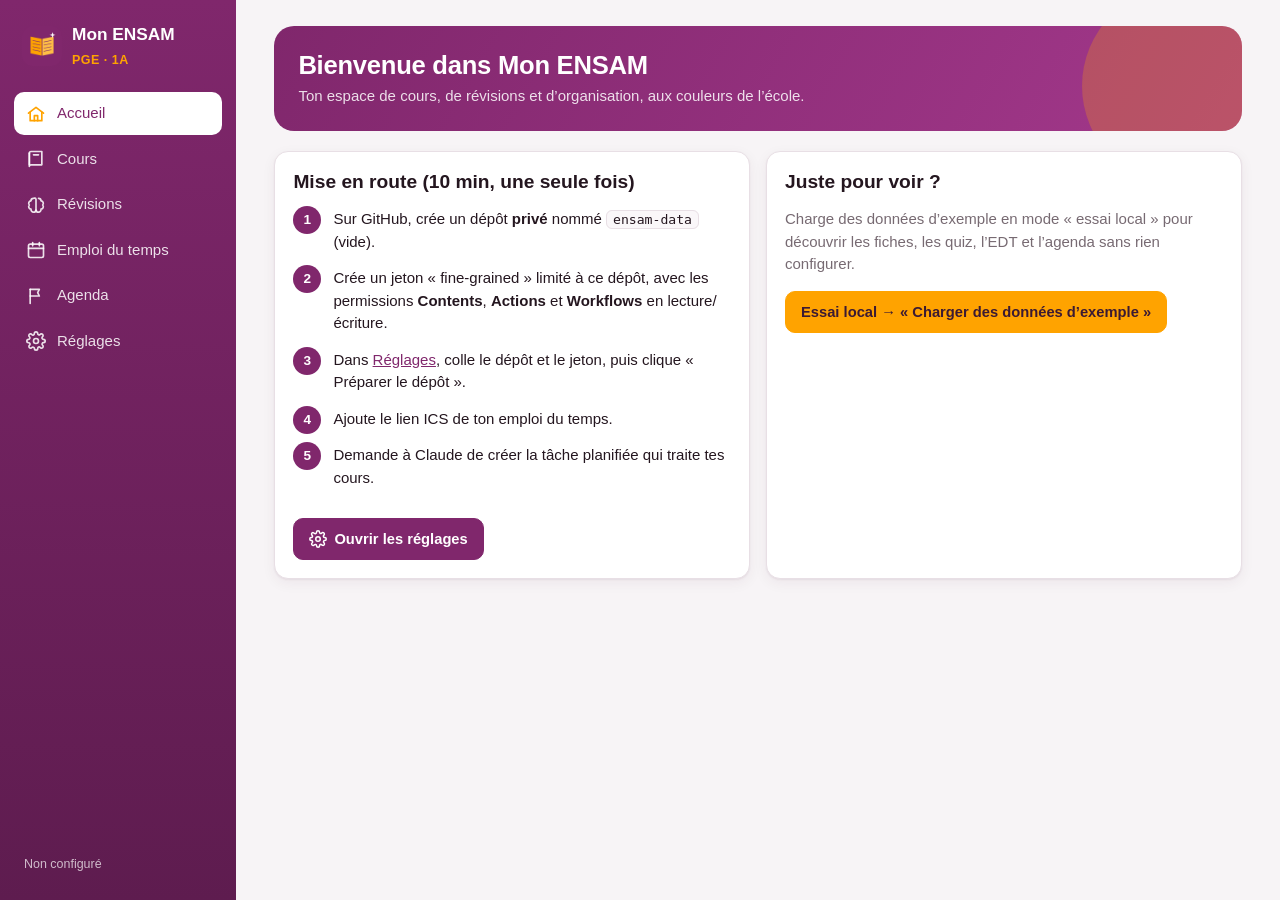
==== index.html @ 379267a9 "Appli Mon ENSAM Co-Authored-By: Claude Opus 5.5 <noreply@anthropic.com> Claude-Session: https://clau" ====
<!DOCTYPE html>
<html lang="fr">
<head>
  <meta charset="utf-8">
  <meta name="viewport" content="width=device-width, initial-scale=1, viewport-fit=cover">
  <title>Mon ENSAM</title>
  <meta name="theme-color" content="#80276C">
  <meta name="apple-mobile-web-app-capable" content="yes">
  <meta name="mobile-web-app-capable" content="yes">
  <meta name="apple-mobile-web-app-status-bar-style" content="black-translucent">
  <meta name="apple-mobile-web-app-title" content="Mon ENSAM">
  <link rel="manifest" href="manifest.webmanifest">
  <link rel="icon" href="icons/favicon.png">
  <link rel="apple-touch-icon" href="icons/apple-touch-icon.png">
  <link rel="stylesheet" href="vendor/katex/katex.min.css">
  <link rel="stylesheet" href="css/app.css">
</head>
<body>
  <aside class="sidebar">
    <div class="brand">
      <img src="icons/icon-192.png" alt="">
      <div><strong>Mon ENSAM</strong><small>PGE · 1A</small></div>
    </div>
    <nav class="nav" id="nav"></nav>
    <div class="sync" id="sync-status"></div>
  </aside>
  <main id="view" class="view" tabindex="-1"></main>
  <nav class="tabbar" id="tabbar"></nav>
  <div id="toasts" class="toasts" aria-live="polite"></div>
  <script type="module" src="js/app.js"></script>
</body>
</html>
---- css/app.css ----
/* Mon ENSAM — couleurs Arts et Métiers : violet #80276C (Pantone 249C), jaune #FFA300 (Pantone 137C) */
:root {
  --violet: #80276C;
  --violet-d: #5e1c4f;
  --violet-l: #f4e9f1;
  --jaune: #FFA300;
  --jaune-l: #fff3dc;
  --bg: #f7f4f6;
  --surface: #ffffff;
  --surface-2: #faf7f9;
  --text: #24161f;
  --muted: #776a72;
  --border: #e8dfe5;
  --ok: #1f8a5b;
  --ok-l: #e3f4ec;
  --danger: #c0392b;
  --danger-l: #fbe7e4;
  --teal: #1b7f8c;
  --radius: 14px;
  --shadow: 0 1px 2px rgba(60, 20, 50, .06), 0 4px 14px rgba(60, 20, 50, .06);
  --sidebar: 236px;
  --font: -apple-system, BlinkMacSystemFont, "SF Pro Text", "Segoe UI", Roboto, "Helvetica Neue", Arial, sans-serif;
  color-scheme: light;
}
:root[data-theme="dark"] {
  --violet: #b25a9f;
  --violet-d: #80276C;
  --violet-l: #34202f;
  --jaune: #FFB020;
  --jaune-l: #3a2d14;
  --bg: #151014;
  --surface: #1f181d;
  --surface-2: #261d23;
  --text: #f2e9ef;
  --muted: #a8979f;
  --border: #382b33;
  --ok-l: #173528;
  --danger-l: #3c1c18;
  --shadow: 0 1px 2px rgba(0,0,0,.3);
  color-scheme: dark;
}
@media (prefers-color-scheme: dark) {
  :root:not([data-theme="light"]) {
    --violet: #b25a9f; --violet-d: #80276C; --violet-l: #34202f; --jaune: #FFB020; --jaune-l: #3a2d14;
    --bg: #151014; --surface: #1f181d; --surface-2: #261d23; --text: #f2e9ef; --muted: #a8979f;
    --border: #382b33; --ok-l: #173528; --danger-l: #3c1c18; --shadow: 0 1px 2px rgba(0,0,0,.3);
    color-scheme: dark;
  }
}

* { box-sizing: border-box; }
html, body { margin: 0; height: 100%; }
body {
  font-family: var(--font); font-size: 15px; line-height: 1.5;
  background: var(--bg); color: var(--text);
  -webkit-font-smoothing: antialiased; -webkit-tap-highlight-color: transparent;
}
a { color: var(--violet); }
h1, h2, h3 { line-height: 1.2; margin: 0 0 .5em; }
h1 { font-size: 1.7rem; letter-spacing: -.01em; }
h2 { font-size: 1.2rem; }
h3 { font-size: 1.02rem; }
button, input, select, textarea { font: inherit; color: inherit; }
.muted { color: var(--muted); }
.small { font-size: .85rem; }
.hidden { display: none !important; }

/* ---------- layout ---------- */
.sidebar {
  position: fixed; inset: 0 auto 0 0; width: var(--sidebar);
  background: var(--violet-d); color: #fff;
  background: linear-gradient(180deg, #80276C 0%, #5e1c4f 100%);
  display: flex; flex-direction: column; padding: calc(18px + env(safe-area-inset-top)) 14px 18px;
  z-index: 20;
}
.brand { display: flex; gap: 10px; align-items: center; padding: 4px 8px 22px; }
.brand img { width: 40px; height: 40px; border-radius: 10px; }
.brand strong { display: block; font-size: 1.08rem; }
.brand small { color: #FFA300; font-weight: 600; letter-spacing: .04em; }
.nav { display: flex; flex-direction: column; gap: 3px; flex: 1; }
.nav a {
  display: flex; align-items: center; gap: 11px; padding: 10px 12px; border-radius: 10px;
  color: rgba(255,255,255,.86); text-decoration: none; font-weight: 500;
}
.nav a svg { width: 20px; height: 20px; flex: none; }
.nav a:hover { background: rgba(255,255,255,.08); }
.nav a.active { background: #fff; color: #80276C; }
.nav a.active svg { color: #FFA300; }
.nav .badge { margin-left: auto; background: #FFA300; color: #3b1a33; }
.sync { font-size: .78rem; color: rgba(255,255,255,.7); padding: 8px 10px; }
.view {
  margin-left: var(--sidebar); min-height: 100%;
  padding: calc(26px + env(safe-area-inset-top)) clamp(16px, 3vw, 40px) 60px; outline: none;
  max-width: calc(1240px + var(--sidebar));
}
.tabbar { display: none; }

@media (max-width: 820px) {
  .sidebar { display: none; }
  .view { margin-left: 0; padding: calc(16px + env(safe-area-inset-top)) 14px calc(90px + env(safe-area-inset-bottom)); }
  .tabbar {
    display: flex; position: fixed; left: 0; right: 0; bottom: 0; z-index: 20;
    background: var(--surface); border-top: 1px solid var(--border);
    padding: 6px 4px calc(6px + env(safe-area-inset-bottom));
  }
  .tabbar a {
    flex: 1; display: flex; flex-direction: column; align-items: center; gap: 2px;
    font-size: .68rem; color: var(--muted); text-decoration: none; padding: 4px 0;
  }
  .tabbar a svg { width: 22px; height: 22px; }
  .tabbar a.active { color: var(--violet); }
  h1 { font-size: 1.45rem; }
}

/* ---------- generic components ---------- */
.page-head { display: flex; align-items: flex-end; justify-content: space-between; gap: 16px; flex-wrap: wrap; margin-bottom: 20px; }
.page-head h1 { margin: 0; }
.page-head .sub { color: var(--muted); margin-top: 4px; }
.row { display: flex; gap: 10px; align-items: center; flex-wrap: wrap; }
.spacer { flex: 1; }
.grid { display: grid; gap: 16px; }
.grid.cols-2 { grid-template-columns: repeat(auto-fit, minmax(320px, 1fr)); }
.grid.cards { grid-template-columns: repeat(auto-fill, minmax(250px, 1fr)); }
.card {
  background: var(--surface); border: 1px solid var(--border); border-radius: var(--radius);
  box-shadow: var(--shadow); padding: 18px;
}
.card h2 { display: flex; align-items: center; gap: 8px; }
.card-link { text-decoration: none; color: inherit; display: block; transition: transform .12s, box-shadow .12s; }
.card-link:hover { transform: translateY(-2px); box-shadow: 0 6px 20px rgba(60,20,50,.12); }
.empty { text-align: center; padding: 34px 16px; color: var(--muted); }
.empty svg { width: 44px; height: 44px; color: var(--violet); opacity: .5; }

.btn {
  display: inline-flex; align-items: center; justify-content: center; gap: 7px;
  border: 1px solid var(--border); background: var(--surface); color: var(--text);
  padding: 9px 15px; border-radius: 10px; cursor: pointer; font-weight: 600; font-size: .92rem;
  text-decoration: none; white-space: nowrap; min-height: 40px;
}
.btn svg { width: 18px; height: 18px; }
.btn:hover { border-color: var(--violet); }
.btn.primary { background: var(--violet); border-color: var(--violet); color: #fff; }
.btn.primary:hover { filter: brightness(1.08); }
.btn.accent { background: var(--jaune); border-color: var(--jaune); color: #3b1a33; }
.btn.ghost { background: transparent; border-color: transparent; }
.btn.ghost:hover { background: var(--violet-l); }
.btn.danger { color: var(--danger); }
.btn.sm { padding: 5px 10px; min-height: 32px; font-size: .84rem; }
.btn:disabled { opacity: .5; cursor: not-allowed; }
.icon-btn { border: 0; background: transparent; cursor: pointer; padding: 6px; border-radius: 8px; color: var(--muted); display: inline-flex; }
.icon-btn:hover { background: var(--violet-l); color: var(--violet); }
.icon-btn svg { width: 20px; height: 20px; }

.badge {
  display: inline-flex; align-items: center; gap: 4px; padding: 2px 9px; border-radius: 999px;
  font-size: .75rem; font-weight: 700; background: var(--violet-l); color: var(--violet); white-space: nowrap;
}
.badge.y { background: var(--jaune-l); color: #9a5a00; }
:root[data-theme="dark"] .badge.y { color: var(--jaune); }
.badge.ok { background: var(--ok-l); color: var(--ok); }
.badge.danger { background: var(--danger-l); color: var(--danger); }
.badge.grey { background: var(--surface-2); color: var(--muted); border: 1px solid var(--border); }
.dot { width: 10px; height: 10px; border-radius: 50%; display: inline-block; flex: none; }

label.field { display: block; margin-bottom: 14px; }
label.field > span { display: block; font-weight: 600; font-size: .88rem; margin-bottom: 5px; }
label.field small { color: var(--muted); font-weight: 400; }
input[type=text], input[type=password], input[type=url], input[type=date], input[type=time], input[type=number], input[type=search], select, textarea {
  width: 100%; padding: 10px 12px; border: 1px solid var(--border); border-radius: 10px;
  background: var(--surface-2); min-height: 42px;
}
textarea { min-height: 110px; resize: vertical; }
input:focus, select:focus, textarea:focus { outline: 2px solid var(--violet); outline-offset: -1px; }
.check { display: flex; gap: 9px; align-items: flex-start; padding: 6px 0; cursor: pointer; }
.check input { width: 18px; height: 18px; accent-color: var(--violet); margin-top: 2px; }

.tabs { display: flex; gap: 4px; border-bottom: 1px solid var(--border); margin-bottom: 18px; overflow-x: auto; scrollbar-width: none; }
.tabs button {
  border: 0; background: none; padding: 10px 14px; cursor: pointer; font-weight: 600; color: var(--muted);
  border-bottom: 3px solid transparent; margin-bottom: -1px; white-space: nowrap;
}
.tabs button.active { color: var(--violet); border-bottom-color: var(--jaune); }
.seg { display: inline-flex; background: var(--surface-2); border: 1px solid var(--border); border-radius: 10px; padding: 3px; }
.seg button { border: 0; background: none; padding: 6px 12px; border-radius: 8px; cursor: pointer; font-weight: 600; color: var(--muted); }
.seg button.active { background: var(--surface); color: var(--violet); box-shadow: var(--shadow); }

.list { display: flex; flex-direction: column; }
.list-item { display: flex; gap: 12px; align-items: center; padding: 11px 4px; border-bottom: 1px solid var(--border); }
.list-item:last-child { border-bottom: 0; }
.list-item .grow { flex: 1; min-width: 0; }
.list-item .title { font-weight: 600; }
.ellipsis { overflow: hidden; text-overflow: ellipsis; white-space: nowrap; }

.toasts { position: fixed; right: 18px; bottom: 18px; z-index: 100; display: flex; flex-direction: column; gap: 8px; }
.toast { background: #2a1a25; color: #fff; padding: 11px 16px; border-radius: 10px; box-shadow: var(--shadow); max-width: 360px; animation: pop .2s; }
.toast.error { background: var(--danger); }
.toast.ok { background: var(--ok); }
@media (max-width: 820px) { .toasts { left: 14px; right: 14px; bottom: calc(84px + env(safe-area-inset-bottom)); } }
@keyframes pop { from { transform: translateY(8px); opacity: 0; } }

.modal-back { position: fixed; inset: 0; background: rgba(30, 10, 25, .45); z-index: 50; display: flex; align-items: center; justify-content: center; padding: 16px; animation: fade .15s; }
.modal { background: var(--surface); border-radius: 18px; width: min(560px, 100%); max-height: 90vh; display: flex; flex-direction: column; box-shadow: 0 20px 60px rgba(0,0,0,.3); }
.modal.wide { width: min(820px, 100%); }
.modal header { padding: 18px 20px 6px; display: flex; align-items: center; gap: 10px; }
.modal header h2 { margin: 0; flex: 1; }
.modal .body { padding: 10px 20px; overflow: auto; }
.modal footer { padding: 14px 20px 18px; display: flex; gap: 10px; justify-content: flex-end; flex-wrap: wrap; }
@keyframes fade { from { opacity: 0; } }

.dropzone {
  border: 2px dashed var(--border); border-radius: var(--radius); padding: 26px; text-align: center;
  color: var(--muted); cursor: pointer; transition: .15s; background: var(--surface-2);
}
.dropzone.over, .dropzone:hover { border-color: var(--violet); background: var(--violet-l); color: var(--violet); }
.dropzone svg { width: 36px; height: 36px; }
.file-chip { display: flex; gap: 8px; align-items: center; padding: 7px 10px; border: 1px solid var(--border); border-radius: 10px; margin-top: 8px; font-size: .9rem; }

.progress { height: 8px; background: var(--surface-2); border-radius: 99px; overflow: hidden; border: 1px solid var(--border); }
.progress > div { height: 100%; background: linear-gradient(90deg, var(--violet), var(--jaune)); border-radius: 99px; transition: width .3s; }
.spinner { width: 18px; height: 18px; border: 2.5px solid var(--violet-l); border-top-color: var(--violet); border-radius: 50%; animation: spin .8s linear infinite; display: inline-block; }
@keyframes spin { to { transform: rotate(360deg); } }
.notice { display: flex; gap: 12px; padding: 14px 16px; border-radius: 12px; background: var(--jaune-l); border: 1px solid rgba(255,163,0,.35); margin-bottom: 16px; align-items: flex-start; }
.notice.violet { background: var(--violet-l); border-color: rgba(128,39,108,.2); }
.notice svg { width: 22px; height: 22px; flex: none; color: var(--jaune); }
.notice.violet svg { color: var(--violet); }

/* ---------- home ---------- */
.hero {
  background: linear-gradient(120deg, #80276C, #a3388b); color: #fff; border-radius: 20px; padding: 24px;
  margin-bottom: 20px; position: relative; overflow: hidden;
}
.hero::after { content: ""; position: absolute; right: -40px; top: -40px; width: 200px; height: 200px; border-radius: 50%; background: rgba(255,163,0,.25); }
.hero h1 { margin: 0 0 4px; font-size: 1.6rem; }
.hero p { margin: 0; opacity: .85; }
.hero .stats { display: flex; gap: 22px; margin-top: 16px; flex-wrap: wrap; position: relative; z-index: 1; }
.hero .stat b { display: block; font-size: 1.5rem; color: #FFA300; }
.hero .stat span { font-size: .82rem; opacity: .85; }
.class-item { display: flex; gap: 12px; padding: 10px 0; border-bottom: 1px solid var(--border); }
.class-item:last-child { border-bottom: 0; }
.class-item .time { width: 92px; flex: none; font-weight: 700; font-variant-numeric: tabular-nums; font-size: .9rem; }
.class-item .bar { width: 4px; border-radius: 4px; flex: none; }
.class-item.now { background: var(--jaune-l); border-radius: 10px; padding-left: 8px; }
.countdown { font-weight: 800; font-variant-numeric: tabular-nums; min-width: 56px; text-align: center; padding: 6px 8px; border-radius: 10px; background: var(--violet-l); color: var(--violet); font-size: .9rem; }
.countdown.urgent { background: var(--danger-l); color: var(--danger); }
.countdown.soon { background: var(--jaune-l); color: #9a5a00; }

/* ---------- courses ---------- */
.subject-card { border-top: 5px solid var(--c, var(--violet)); }
.subject-card .count { color: var(--muted); font-size: .88rem; }
.course-card { display: flex; flex-direction: column; gap: 8px; height: 100%; }
.course-card .summary { color: var(--muted); font-size: .9rem; display: -webkit-box; -webkit-line-clamp: 3; -webkit-box-orient: vertical; overflow: hidden; }
.course-card .meta { margin-top: auto; display: flex; gap: 6px; flex-wrap: wrap; align-items: center; }
.course-head { display: flex; gap: 14px; align-items: flex-start; flex-wrap: wrap; margin-bottom: 14px; }
.course-head .grow { flex: 1; min-width: 240px; }
.crumbs { font-size: .88rem; color: var(--muted); margin-bottom: 6px; }
.crumbs a { color: var(--muted); text-decoration: none; }
.crumbs a:hover { color: var(--violet); }

/* markdown fiche */
.md { line-height: 1.65; max-width: 860px; overflow-wrap: anywhere; }
.md h1 { font-size: 1.5rem; color: var(--violet); }
.md h2 { font-size: 1.2rem; margin-top: 1.6em; padding-bottom: 6px; border-bottom: 2px solid var(--jaune); display: inline-block; }
.md h3 { margin-top: 1.3em; color: var(--violet); }
.md blockquote { margin: 1em 0; padding: 10px 16px; background: var(--jaune-l); border-left: 4px solid var(--jaune); border-radius: 0 10px 10px 0; }
.md blockquote p { margin: .3em 0; }
.md code { background: var(--surface-2); padding: 1px 6px; border-radius: 6px; font-size: .9em; }
.md pre { background: var(--surface-2); padding: 12px; border-radius: 10px; overflow: auto; }
.md table { border-collapse: collapse; margin: 1em 0; display: block; overflow-x: auto; }
.md th, .md td { border: 1px solid var(--border); padding: 7px 11px; text-align: left; }
.md th { background: var(--violet-l); }
.md .katex-display { overflow-x: auto; overflow-y: hidden; padding: 6px 0; }
.md img { max-width: 100%; }
.md li { margin: .2em 0; }

/* pdf viewer */
.pdf-pages { display: flex; flex-direction: column; align-items: center; gap: 14px; background: var(--surface-2); padding: 14px; border-radius: var(--radius); border: 1px solid var(--border); }
.pdf-pages canvas { max-width: 100%; height: auto !important; box-shadow: 0 2px 10px rgba(0,0,0,.15); background: #fff; border-radius: 3px; }
.pdf-pages .ph { width: 100%; max-width: 900px; aspect-ratio: 0.707; background: #fff; border-radius: 3px; opacity: .6; }

/* ---------- quiz & flashcards ---------- */
.quiz { max-width: 760px; margin: 0 auto; }
.quiz .q { font-size: 1.12rem; font-weight: 600; margin: 10px 0 18px; }
.choice {
  display: flex; gap: 12px; align-items: flex-start; width: 100%; text-align: left;
  border: 2px solid var(--border); background: var(--surface); border-radius: 12px; padding: 13px 15px; margin-bottom: 10px; cursor: pointer;
}
.choice .letter { width: 26px; height: 26px; border-radius: 50%; background: var(--violet-l); color: var(--violet); display: flex; align-items: center; justify-content: center; font-weight: 800; flex: none; font-size: .85rem; }
.choice:hover:not(:disabled) { border-color: var(--violet); }
.choice.correct { border-color: var(--ok); background: var(--ok-l); }
.choice.correct .letter { background: var(--ok); color: #fff; }
.choice.wrong { border-color: var(--danger); background: var(--danger-l); }
.choice.wrong .letter { background: var(--danger); color: #fff; }
.choice:disabled { cursor: default; }
.explain { padding: 14px 16px; border-radius: 12px; background: var(--violet-l); margin: 6px 0 16px; }
.score-ring { width: 150px; height: 150px; margin: 10px auto; }
.flashcard { perspective: 1200px; max-width: 620px; margin: 0 auto; cursor: pointer; }
.flashcard .inner { position: relative; min-height: 280px; transition: transform .45s; transform-style: preserve-3d; }
.flashcard.flipped .inner { transform: rotateY(180deg); }
.flashcard .face {
  position: absolute; inset: 0; backface-visibility: hidden; -webkit-backface-visibility: hidden;
  border-radius: 20px; padding: 28px; display: flex; flex-direction: column; justify-content: center; align-items: center; text-align: center;
  background: var(--surface); border: 1px solid var(--border); box-shadow: var(--shadow); font-size: 1.12rem; overflow: auto;
}
.flashcard .face.front { border-top: 6px solid var(--violet); }
.flashcard .face.back { transform: rotateY(180deg); border-top: 6px solid var(--jaune); }
.flashcard .face small { position: absolute; top: 12px; left: 16px; color: var(--muted); font-size: .75rem; text-transform: uppercase; letter-spacing: .06em; }
.leitner { display: flex; gap: 6px; align-items: flex-end; height: 70px; }
.leitner div { flex: 1; background: linear-gradient(180deg, var(--jaune), var(--violet)); border-radius: 6px 6px 0 0; min-height: 3px; position: relative; }
.leitner div span { position: absolute; top: -18px; left: 0; right: 0; text-align: center; font-size: .72rem; color: var(--muted); }

/* ---------- emploi du temps ---------- */
.week { display: grid; grid-template-columns: 50px repeat(var(--days, 5), 1fr); border: 1px solid var(--border); border-radius: var(--radius); background: var(--surface); overflow: hidden; }
.week .dh { padding: 8px 6px; text-align: center; font-weight: 700; font-size: .85rem; border-bottom: 1px solid var(--border); border-left: 1px solid var(--border); background: var(--surface-2); }
.week .dh.today { color: var(--violet); background: var(--violet-l); }
.week .dh small { display: block; font-weight: 500; color: var(--muted); }
.week .corner { border-bottom: 1px solid var(--border); background: var(--surface-2); }
.week .hours { position: relative; }
.week .hours div { position: absolute; right: 6px; font-size: .72rem; color: var(--muted); transform: translateY(-50%); }
.week .col { position: relative; border-left: 1px solid var(--border); background-image: linear-gradient(var(--border) 1px, transparent 1px); background-size: 100% var(--hour, 56px); }
.week .col.today { background-color: color-mix(in srgb, var(--violet-l) 50%, transparent); }
.ev {
  position: absolute; border-radius: 8px; padding: 4px 6px; font-size: .74rem; line-height: 1.25; overflow: hidden; cursor: pointer;
  background: var(--evbg); border-left: 4px solid var(--evc); color: var(--text);
}
.ev b { display: block; font-size: .78rem; }
.ev:hover { filter: brightness(.97); z-index: 2; box-shadow: var(--shadow); }
.nowline { position: absolute; left: 0; right: 0; height: 2px; background: var(--danger); z-index: 3; }
.nowline::before { content: ""; position: absolute; left: -4px; top: -4px; width: 10px; height: 10px; border-radius: 50%; background: var(--danger); }
.day-group h3 { margin: 18px 0 6px; text-transform: capitalize; }

/* ---------- agenda ---------- */
.agenda-layout { display: grid; grid-template-columns: minmax(0, 1fr) 320px; gap: 18px; align-items: start; }
@media (max-width: 1000px) { .agenda-layout { grid-template-columns: 1fr; } }
.month { display: grid; grid-template-columns: repeat(7, 1fr); gap: 3px; text-align: center; }
.month .wd { font-size: .72rem; color: var(--muted); font-weight: 700; padding: 4px 0; }
.month .d { aspect-ratio: 1; border-radius: 9px; display: flex; flex-direction: column; align-items: center; justify-content: center; font-size: .86rem; cursor: pointer; position: relative; }
.month .d:hover { background: var(--violet-l); }
.month .d.out { opacity: .35; }
.month .d.today { background: var(--violet); color: #fff; font-weight: 700; }
.month .d.sel { outline: 2px solid var(--jaune); }
.month .d .dots { display: flex; gap: 2px; position: absolute; bottom: 4px; }
.month .d .dots i { width: 5px; height: 5px; border-radius: 50%; background: var(--jaune); }
.ag-item { display: flex; gap: 12px; align-items: center; padding: 12px; border: 1px solid var(--border); border-radius: 12px; margin-bottom: 8px; background: var(--surface); }
.ag-item.done { opacity: .55; }
.ag-item.done .title { text-decoration: line-through; }
.ag-item .grow { flex: 1; min-width: 0; }
.type-controle { --tc: #c0392b; } .type-rendu { --tc: #FFA300; } .type-oral { --tc: #1b7f8c; } .type-autre { --tc: #80276C; }
.ag-item { border-left: 5px solid var(--tc, var(--violet)); }

/* chat / questions */
.qa { border: 1px solid var(--border); border-radius: 12px; padding: 14px; margin-bottom: 12px; background: var(--surface); }
.qa .q { font-weight: 700; margin-bottom: 6px; }

.kbd { font-family: ui-monospace, Menlo, monospace; font-size: .82rem; background: var(--surface-2); border: 1px solid var(--border); padding: 1px 6px; border-radius: 6px; }
.steps { counter-reset: s; padding: 0; list-style: none; }
.steps li { counter-increment: s; position: relative; padding: 0 0 14px 40px; }
.steps li::before { content: counter(s); position: absolute; left: 0; top: -2px; width: 28px; height: 28px; border-radius: 50%; background: var(--violet); color: #fff; display: flex; align-items: center; justify-content: center; font-weight: 700; font-size: .85rem; }
.btn.danger-bg { background: var(--danger); border-color: var(--danger); color: #fff; }
.btn.danger:hover { border-color: var(--danger); }
h1 > svg, h2 > svg, h3 > svg { width: 20px; height: 20px; color: var(--violet); flex: none; }
.notice > svg { width: 22px; height: 22px; }
.choice svg, .row svg { flex: none; }
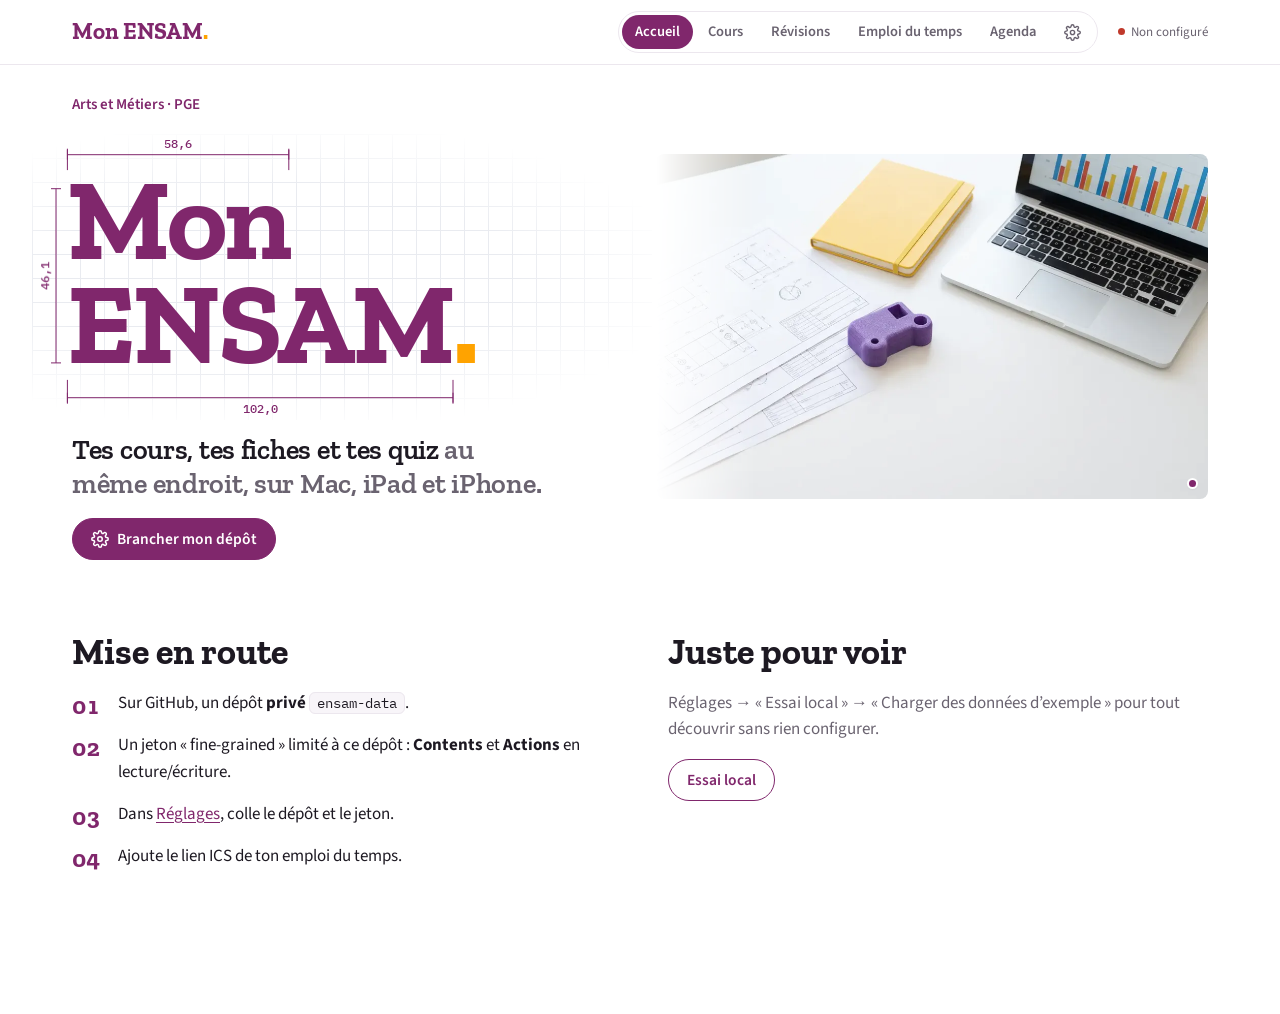
==== commit 3db087ef: "Refonte de l'appli dans le style du portfolio En-tête et onglets en pilule, Zilla Slab + Source Sans" ====
--- a/index.html
+++ b/index.html
@@ -4,10 +4,10 @@
   <meta charset="utf-8">
   <meta name="viewport" content="width=device-width, initial-scale=1, viewport-fit=cover">
   <title>Mon ENSAM</title>
-  <meta name="theme-color" content="#80276C">
+  <meta name="theme-color" content="#ffffff">
   <meta name="apple-mobile-web-app-capable" content="yes">
   <meta name="mobile-web-app-capable" content="yes">
-  <meta name="apple-mobile-web-app-status-bar-style" content="black-translucent">
+  <meta name="apple-mobile-web-app-status-bar-style" content="default">
   <meta name="apple-mobile-web-app-title" content="Mon ENSAM">
   <link rel="manifest" href="manifest.webmanifest">
   <link rel="icon" href="icons/favicon.png">
@@ -16,16 +16,13 @@
   <link rel="stylesheet" href="css/app.css">
 </head>
 <body>
-  <aside class="sidebar">
-    <div class="brand">
-      <img src="icons/icon-192.png" alt="">
-      <div><strong>Mon ENSAM</strong><small>PGE · 1A</small></div>
-    </div>
-    <nav class="nav" id="nav"></nav>
-    <div class="sync" id="sync-status"></div>
-  </aside>
-  <main id="view" class="view" tabindex="-1"></main>
-  <nav class="tabbar" id="tabbar"></nav>
+  <header class="top"><div class="wrap">
+    <a class="brand" href="#/">Mon ENSAM<span>.</span></a>
+    <nav class="tabs-nav" id="nav" aria-label="Navigation"></nav>
+    <span class="sync" id="sync-status"></span>
+  </div></header>
+  <main id="view" class="view wrap" tabindex="-1"></main>
+  <nav class="tabbar" id="tabbar" aria-label="Navigation"></nav>
   <div id="toasts" class="toasts" aria-live="polite"></div>
   <script type="module" src="js/app.js"></script>
 </body>
--- a/css/app.css
+++ b/css/app.css
@@ -1,362 +1,418 @@
-/* Mon ENSAM — couleurs Arts et Métiers : violet #80276C (Pantone 249C), jaune #FFA300 (Pantone 137C) */
+/* Mon ENSAM — même charte que le portfolio yannleduc.github.io :
+   Arts et Métiers sur fond blanc, Zilla Slab + Source Sans 3, cotes en IBM Plex Mono,
+   filets noirs de 2 px pour structurer, boutons en pilule, une seule animation marquante (le titre coté). */
+@font-face { font-family: "Zilla Slab"; font-weight: 600; font-display: swap; src: url(../vendor/fonts/zilla-slab-latin-600-normal.woff2) format("woff2"); }
+@font-face { font-family: "Zilla Slab"; font-weight: 700; font-display: swap; src: url(../vendor/fonts/zilla-slab-latin-700-normal.woff2) format("woff2"); }
+@font-face { font-family: "Source Sans 3"; font-weight: 400; font-display: swap; src: url(../vendor/fonts/source-sans-3-latin-400-normal.woff2) format("woff2"); }
+@font-face { font-family: "Source Sans 3"; font-weight: 400; font-style: italic; font-display: swap; src: url(../vendor/fonts/source-sans-3-latin-400-italic.woff2) format("woff2"); }
+@font-face { font-family: "Source Sans 3"; font-weight: 600; font-display: swap; src: url(../vendor/fonts/source-sans-3-latin-600-normal.woff2) format("woff2"); }
+@font-face { font-family: "Source Sans 3"; font-weight: 700; font-display: swap; src: url(../vendor/fonts/source-sans-3-latin-700-normal.woff2) format("woff2"); }
+@font-face { font-family: "IBM Plex Mono"; font-weight: 400; font-display: swap; src: url(../vendor/fonts/ibm-plex-mono-latin-400-normal.woff2) format("woff2"); }
+@font-face { font-family: "IBM Plex Mono"; font-weight: 500; font-display: swap; src: url(../vendor/fonts/ibm-plex-mono-latin-500-normal.woff2) format("woff2"); }
+
 :root {
-  --violet: #80276C;
-  --violet-d: #5e1c4f;
-  --violet-l: #f4e9f1;
-  --jaune: #FFA300;
-  --jaune-l: #fff3dc;
-  --bg: #f7f4f6;
-  --surface: #ffffff;
-  --surface-2: #faf7f9;
-  --text: #24161f;
-  --muted: #776a72;
-  --border: #e8dfe5;
-  --ok: #1f8a5b;
-  --ok-l: #e3f4ec;
+  --paper: #ffffff;
+  --tint: #f8f5f9;
+  --ink: #1d1922;
+  --muted: #6a6370;
+  --rule: #ece7ee;
+  --grid: #e9ebf0;
+  --accent: #80276c;
+  --accent-deep: #5e1a4f;
+  --accent-soft: #f4e9f1;
+  --gold: #ffa300;
+  --gold-ink: #8a5600;
+  --gold-soft: #fff4de;
+  --ok: #00806f;
+  --ok-soft: #e3f4f1;
   --danger: #c0392b;
-  --danger-l: #fbe7e4;
-  --teal: #1b7f8c;
-  --radius: 14px;
-  --shadow: 0 1px 2px rgba(60, 20, 50, .06), 0 4px 14px rgba(60, 20, 50, .06);
-  --sidebar: 236px;
-  --font: -apple-system, BlinkMacSystemFont, "SF Pro Text", "Segoe UI", Roboto, "Helvetica Neue", Arial, sans-serif;
+  --danger-soft: #fbe9e6;
+  --font-display: "Zilla Slab", Georgia, "Times New Roman", serif;
+  --font-body: "Source Sans 3", "Source Sans Pro", -apple-system, "Segoe UI", sans-serif;
+  --font-dim: "IBM Plex Mono", ui-monospace, Menlo, monospace;
+  --radius: 8px;
+  --ease: cubic-bezier(.22, .61, .36, 1);
+  --top: 64px;
   color-scheme: light;
 }
 :root[data-theme="dark"] {
-  --violet: #b25a9f;
-  --violet-d: #80276C;
-  --violet-l: #34202f;
-  --jaune: #FFB020;
-  --jaune-l: #3a2d14;
-  --bg: #151014;
-  --surface: #1f181d;
-  --surface-2: #261d23;
-  --text: #f2e9ef;
-  --muted: #a8979f;
-  --border: #382b33;
-  --ok-l: #173528;
-  --danger-l: #3c1c18;
-  --shadow: 0 1px 2px rgba(0,0,0,.3);
-  color-scheme: dark;
+  --paper: #141016; --tint: #1d171f; --ink: #f1ebf3; --muted: #a99eaf; --rule: #2e2531; --grid: #241d27;
+  --accent: #c06aaf; --accent-deep: #e39ad6; --accent-soft: #33202f; --gold-ink: #ffbf4d; --gold-soft: #33280f;
+  --ok: #3cc4ae; --ok-soft: #12302b; --danger: #ef7462; --danger-soft: #3a1b17; color-scheme: dark;
 }
-@media (prefers-color-scheme: dark) {
-  :root:not([data-theme="light"]) {
-    --violet: #b25a9f; --violet-d: #80276C; --violet-l: #34202f; --jaune: #FFB020; --jaune-l: #3a2d14;
-    --bg: #151014; --surface: #1f181d; --surface-2: #261d23; --text: #f2e9ef; --muted: #a8979f;
-    --border: #382b33; --ok-l: #173528; --danger-l: #3c1c18; --shadow: 0 1px 2px rgba(0,0,0,.3);
-    color-scheme: dark;
-  }
-}
 
 * { box-sizing: border-box; }
-html, body { margin: 0; height: 100%; }
-body {
-  font-family: var(--font); font-size: 15px; line-height: 1.5;
-  background: var(--bg); color: var(--text);
-  -webkit-font-smoothing: antialiased; -webkit-tap-highlight-color: transparent;
-}
-a { color: var(--violet); }
-h1, h2, h3 { line-height: 1.2; margin: 0 0 .5em; }
-h1 { font-size: 1.7rem; letter-spacing: -.01em; }
-h2 { font-size: 1.2rem; }
-h3 { font-size: 1.02rem; }
+html, body { margin: 0; }
+html { -webkit-text-size-adjust: 100%; }
+body { background: var(--paper); color: var(--ink); font-family: var(--font-body); font-size: 17px; line-height: 1.55; font-variant-numeric: tabular-nums; -webkit-font-smoothing: antialiased; -webkit-tap-highlight-color: transparent; }
+img, video { max-width: 100%; display: block; }
+a { color: var(--accent); text-underline-offset: 3px; }
+:focus-visible { outline: 2px solid var(--gold); outline-offset: 3px; border-radius: 4px; }
+h1, h2, h3 { font-family: var(--font-display); font-weight: 700; line-height: 1.1; text-wrap: balance; margin: 0; }
+h1 { font-size: clamp(34px, 4.4vw, 52px); }
+h2 { font-size: clamp(25px, 2.6vw, 32px); }
+h3 { font-size: 21px; }
+p { margin: 0; }
 button, input, select, textarea { font: inherit; color: inherit; }
 .muted { color: var(--muted); }
-.small { font-size: .85rem; }
+.small { font-size: 14.5px; color: var(--muted); }
 .hidden { display: none !important; }
-
-/* ---------- layout ---------- */
-.sidebar {
-  position: fixed; inset: 0 auto 0 0; width: var(--sidebar);
-  background: var(--violet-d); color: #fff;
-  background: linear-gradient(180deg, #80276C 0%, #5e1c4f 100%);
-  display: flex; flex-direction: column; padding: calc(18px + env(safe-area-inset-top)) 14px 18px;
-  z-index: 20;
+.eyebrow { font-size: 15px; font-weight: 600; color: var(--accent); }
+.lead { font-size: 19px; line-height: 1.55; color: var(--muted); max-width: 60ch; }
+.wrap { max-width: 1200px; margin: 0 auto; padding: 0 32px; }
+@media (max-width: 560px) { .wrap { padding: 0 18px; } }
+
+/* ---------- En-tête (comme le portfolio) ---------- */
+.top { position: sticky; top: 0; z-index: 30; background: color-mix(in srgb, var(--paper) 90%, transparent); backdrop-filter: saturate(1.5) blur(12px); -webkit-backdrop-filter: saturate(1.5) blur(12px); border-bottom: 1px solid var(--rule); padding-top: env(safe-area-inset-top); }
+.top .wrap { display: flex; align-items: center; gap: 20px; min-height: var(--top); }
+.brand { font-family: var(--font-display); font-weight: 700; font-size: 23px; color: var(--accent); text-decoration: none; white-space: nowrap; }
+.brand span { color: var(--gold); }
+.tabs-nav { display: flex; gap: 2px; padding: 3px; border: 1px solid var(--rule); border-radius: 999px; margin-left: auto; }
+.tab { font-size: 14.5px; font-weight: 600; text-decoration: none; color: var(--muted); padding: 5px 13px; min-height: 34px; display: inline-flex; align-items: center; gap: 6px; border-radius: 999px; transition: color .2s var(--ease), background .2s var(--ease); white-space: nowrap; }
+.tab svg { width: 17px; height: 17px; }
+.tab:hover { color: var(--accent); }
+.tab[aria-current="page"] { color: #fff; background: var(--accent); }
+.tab.icon-only span { display: none; }
+.sync { font-size: 13px; color: var(--muted); white-space: nowrap; display: inline-flex; align-items: center; gap: 6px; }
+.sync::before { content: ""; width: 7px; height: 7px; border-radius: 50%; background: var(--ok); }
+.sync.off::before { background: var(--gold); }
+.sync.none::before { background: var(--danger); }
+@media (max-width: 1060px) { .sync { display: none; } }
+.view { min-height: calc(100vh - var(--top)); padding-top: 8px; padding-bottom: 110px; outline: none; }
+
+.tabbar { display: none; }
+@media (max-width: 860px) {
+  .tabs-nav { display: none; }
+  .top .wrap { min-height: 54px; }
+  .sync { display: inline-flex; margin-left: auto; }
+  .tabbar { display: flex; position: fixed; left: 0; right: 0; bottom: 0; z-index: 30; background: color-mix(in srgb, var(--paper) 94%, transparent); backdrop-filter: blur(12px); -webkit-backdrop-filter: blur(12px); border-top: 1px solid var(--rule); padding: 6px 4px calc(6px + env(safe-area-inset-bottom)); }
+  .tabbar a { flex: 1; display: flex; flex-direction: column; align-items: center; gap: 2px; font-size: 11px; font-weight: 600; color: var(--muted); text-decoration: none; padding: 4px 0; }
+  .tabbar a svg { width: 23px; height: 23px; }
+  .tabbar a[aria-current="page"] { color: var(--accent); }
+  .tabbar a[aria-current="page"] svg { color: var(--accent); }
+  .view { padding-bottom: calc(96px + env(safe-area-inset-bottom)); }
 }
-.brand { display: flex; gap: 10px; align-items: center; padding: 4px 8px 22px; }
-.brand img { width: 40px; height: 40px; border-radius: 10px; }
-.brand strong { display: block; font-size: 1.08rem; }
-.brand small { color: #FFA300; font-weight: 600; letter-spacing: .04em; }
-.nav { display: flex; flex-direction: column; gap: 3px; flex: 1; }
-.nav a {
-  display: flex; align-items: center; gap: 11px; padding: 10px 12px; border-radius: 10px;
-  color: rgba(255,255,255,.86); text-decoration: none; font-weight: 500;
+
+/* ---------- Boutons, pastilles ---------- */
+.btn { min-height: 42px; display: inline-flex; align-items: center; justify-content: center; gap: 8px; font: 600 15.5px var(--font-body); text-decoration: none; padding: 9px 18px; border-radius: 999px; border: 1.5px solid var(--accent); color: var(--accent); background: var(--paper); cursor: pointer; white-space: nowrap; transition: background .2s var(--ease), color .2s var(--ease), border-color .2s var(--ease), transform .12s var(--ease); }
+.btn svg { width: 18px; height: 18px; flex: none; }
+.btn:hover { background: var(--accent-soft); }
+.btn:active { transform: scale(.97); }
+.btn.primary { background: var(--accent); color: #fff; }
+.btn.primary:hover { background: var(--accent-deep); border-color: var(--accent-deep); }
+.btn.accent { background: var(--gold); border-color: var(--gold); color: #2b1a00; }
+.btn.accent:hover { background: #ffb22e; }
+.btn.ghost { border-color: var(--rule); color: var(--ink); }
+.btn.ghost:hover { border-color: var(--accent); color: var(--accent); background: transparent; }
+.btn.danger { border-color: var(--rule); color: var(--danger); }
+.btn.danger:hover { border-color: var(--danger); background: var(--danger-soft); }
+.btn.danger-bg { background: var(--danger); border-color: var(--danger); color: #fff; }
+.btn.sm { min-height: 34px; padding: 5px 13px; font-size: 14px; }
+.btn:disabled { opacity: .45; cursor: not-allowed; }
+.icon-btn { border: 1px solid transparent; background: transparent; cursor: pointer; padding: 7px; border-radius: 999px; color: var(--muted); display: inline-flex; transition: .2s var(--ease); }
+.icon-btn:hover { color: var(--accent); border-color: var(--rule); }
+.icon-btn svg { width: 19px; height: 19px; }
+.cta, .row { display: flex; flex-wrap: wrap; gap: 10px; align-items: center; }
+.spacer { flex: 1; }
+
+.badge, .pill { display: inline-flex; align-items: center; gap: 6px; font-size: 13px; font-weight: 600; padding: 2px 10px; border-radius: 999px; width: fit-content; white-space: nowrap; background: var(--accent-soft); color: var(--accent-deep); }
+.badge.y { background: var(--gold-soft); color: var(--gold-ink); }
+.badge.ok { background: var(--ok-soft); color: var(--ok); }
+.badge.danger { background: var(--danger-soft); color: var(--danger); }
+.badge.grey { background: transparent; color: var(--muted); border: 1px solid var(--rule); }
+.chip { font-size: 14px; padding: 3px 11px; border-radius: 999px; background: var(--accent-soft); color: var(--accent-deep); }
+.dot { width: 10px; height: 10px; border-radius: 50%; display: inline-block; flex: none; }
+
+/* ---------- Titres de page ---------- */
+.crumbs { font-size: 14px; color: var(--muted); display: flex; gap: 8px; flex-wrap: wrap; padding: 22px 0 0; }
+.crumbs a { color: var(--muted); text-decoration: none; }
+.crumbs a:hover { color: var(--accent); }
+.page-head { display: flex; align-items: flex-end; justify-content: space-between; gap: 20px; flex-wrap: wrap; padding: 34px 0 26px; }
+.page-head h1 { color: var(--accent); font-size: clamp(44px, 6.5vw, 84px); line-height: .92; letter-spacing: -.02em; }
+.page-head h1 .dot-end { color: var(--gold); }
+.page-head .sub { color: var(--muted); margin-top: 10px; font-size: 17px; }
+.sec { padding: 64px 0 0; }
+.sec:first-child { padding-top: 24px; }
+.sec-head { display: flex; justify-content: space-between; align-items: end; gap: 16px; flex-wrap: wrap; margin-bottom: 18px; }
+.sec-head h2 { font-size: clamp(27px, 3vw, 36px); }
+.sec-head p { color: var(--muted); }
+.sec.two { display: grid; grid-template-columns: 1fr 1fr; gap: 56px; }
+@media (max-width: 860px) { .sec { padding-top: 48px; } .sec.two { grid-template-columns: 1fr; gap: 48px; } }
+.ruled { border-top: 2px solid var(--ink); }
+
+/* ---------- Accueil : titre coté sur quadrillage ---------- */
+.hello { display: grid; grid-template-columns: minmax(0, 1fr) minmax(0, 1fr); gap: 32px; align-items: center; padding: 20px 0 8px; }
+.hello-text { display: grid; gap: 18px; min-width: 0; }
+.hello-media { position: relative; border-radius: var(--radius); overflow: hidden; }
+.hello-media img { width: 100%; aspect-ratio: 16 / 10; object-fit: cover; object-position: 70% 50%;
+  -webkit-mask-image: linear-gradient(90deg, transparent 0, #000 18%); mask-image: linear-gradient(90deg, transparent 0, #000 18%); }
+@media (max-width: 920px) { .hello { grid-template-columns: 1fr; gap: 8px; } .hello-media { order: -1; margin: 0 -32px; border-radius: 0; } .hello-media img { aspect-ratio: 21 / 9; -webkit-mask-image: linear-gradient(180deg, #000 60%, transparent); mask-image: linear-gradient(180deg, #000 60%, transparent); } }
+@media (max-width: 560px) { .hello-media { margin: 0 -18px; } }
+.mega { font-size: clamp(58px, 9vw, 128px); line-height: .9; letter-spacing: -0.025em; color: var(--accent); margin-left: -.04em; }
+.mega .dot { color: var(--gold); width: auto; height: auto; border-radius: 0; display: inline; }
+.h4-name { position: relative; padding: 34px 0 38px; isolation: isolate; }
+.h4-name::before { content: ""; position: absolute; z-index: -1; inset: 0 -28px -6px -40px; pointer-events: none; background-image: linear-gradient(var(--grid) 1px, transparent 1px), linear-gradient(90deg, var(--grid) 1px, transparent 1px); background-size: 24px 24px;
+  -webkit-mask-image: radial-gradient(ellipse at 40% 50%, #000 45%, transparent 78%); mask-image: radial-gradient(ellipse at 40% 50%, #000 45%, transparent 78%); }
+.h4-name .cotes { position: absolute; inset: 0; width: 100%; height: 100%; overflow: visible; pointer-events: none; }
+.h4-name .cotes line { stroke: var(--accent); stroke-width: 1; }
+.h4-name .cotes text { font: 500 12px var(--font-dim); fill: var(--accent); }
+.h4-name .cotes .draw { stroke-dasharray: var(--len); stroke-dashoffset: var(--len); animation: coteDraw 1.1s cubic-bezier(.2, .7, .2, 1) forwards; animation-delay: var(--d, 0s); }
+.h4-name .cotes .lbl { opacity: 0; animation: coteFade .5s ease forwards; animation-delay: var(--d, 0s); }
+@keyframes coteDraw { to { stroke-dashoffset: 0; } }
+@keyframes coteFade { to { opacity: 1; } }
+.lead-short { font-family: var(--font-display); font-size: clamp(22px, 2.2vw, 29px); line-height: 1.22; letter-spacing: -.01em; font-weight: 600; color: var(--ink); max-width: 30ch; }
+.lead-short em { font-style: normal; color: var(--muted); font-weight: 600; }
+@media (prefers-reduced-motion: no-preference) {
+  .hello-text > * { animation: rise .9s cubic-bezier(.16, 1, .3, 1) both; }
+  .hello-text > *:nth-child(2) { animation-delay: .07s; } .hello-text > *:nth-child(3) { animation-delay: .14s; } .hello-text > *:nth-child(4) { animation-delay: .21s; }
+  .hello-media { animation: fadein 1.2s ease-out both; }
 }
-.nav a svg { width: 20px; height: 20px; flex: none; }
-.nav a:hover { background: rgba(255,255,255,.08); }
-.nav a.active { background: #fff; color: #80276C; }
-.nav a.active svg { color: #FFA300; }
-.nav .badge { margin-left: auto; background: #FFA300; color: #3b1a33; }
-.sync { font-size: .78rem; color: rgba(255,255,255,.7); padding: 8px 10px; }
-.view {
-  margin-left: var(--sidebar); min-height: 100%;
-  padding: calc(26px + env(safe-area-inset-top)) clamp(16px, 3vw, 40px) 60px; outline: none;
-  max-width: calc(1240px + var(--sidebar));
-}
-.tabbar { display: none; }
-
-@media (max-width: 820px) {
-  .sidebar { display: none; }
-  .view { margin-left: 0; padding: calc(16px + env(safe-area-inset-top)) 14px calc(90px + env(safe-area-inset-bottom)); }
-  .tabbar {
-    display: flex; position: fixed; left: 0; right: 0; bottom: 0; z-index: 20;
-    background: var(--surface); border-top: 1px solid var(--border);
-    padding: 6px 4px calc(6px + env(safe-area-inset-bottom));
-  }
-  .tabbar a {
-    flex: 1; display: flex; flex-direction: column; align-items: center; gap: 2px;
-    font-size: .68rem; color: var(--muted); text-decoration: none; padding: 4px 0;
-  }
-  .tabbar a svg { width: 22px; height: 22px; }
-  .tabbar a.active { color: var(--violet); }
-  h1 { font-size: 1.45rem; }
-}
-
-/* ---------- generic components ---------- */
-.page-head { display: flex; align-items: flex-end; justify-content: space-between; gap: 16px; flex-wrap: wrap; margin-bottom: 20px; }
-.page-head h1 { margin: 0; }
-.page-head .sub { color: var(--muted); margin-top: 4px; }
-.row { display: flex; gap: 10px; align-items: center; flex-wrap: wrap; }
-.spacer { flex: 1; }
-.grid { display: grid; gap: 16px; }
-.grid.cols-2 { grid-template-columns: repeat(auto-fit, minmax(320px, 1fr)); }
-.grid.cards { grid-template-columns: repeat(auto-fill, minmax(250px, 1fr)); }
-.card {
-  background: var(--surface); border: 1px solid var(--border); border-radius: var(--radius);
-  box-shadow: var(--shadow); padding: 18px;
-}
-.card h2 { display: flex; align-items: center; gap: 8px; }
-.card-link { text-decoration: none; color: inherit; display: block; transition: transform .12s, box-shadow .12s; }
-.card-link:hover { transform: translateY(-2px); box-shadow: 0 6px 20px rgba(60,20,50,.12); }
-.empty { text-align: center; padding: 34px 16px; color: var(--muted); }
-.empty svg { width: 44px; height: 44px; color: var(--violet); opacity: .5; }
-
-.btn {
-  display: inline-flex; align-items: center; justify-content: center; gap: 7px;
-  border: 1px solid var(--border); background: var(--surface); color: var(--text);
-  padding: 9px 15px; border-radius: 10px; cursor: pointer; font-weight: 600; font-size: .92rem;
-  text-decoration: none; white-space: nowrap; min-height: 40px;
-}
-.btn svg { width: 18px; height: 18px; }
-.btn:hover { border-color: var(--violet); }
-.btn.primary { background: var(--violet); border-color: var(--violet); color: #fff; }
-.btn.primary:hover { filter: brightness(1.08); }
-.btn.accent { background: var(--jaune); border-color: var(--jaune); color: #3b1a33; }
-.btn.ghost { background: transparent; border-color: transparent; }
-.btn.ghost:hover { background: var(--violet-l); }
-.btn.danger { color: var(--danger); }
-.btn.sm { padding: 5px 10px; min-height: 32px; font-size: .84rem; }
-.btn:disabled { opacity: .5; cursor: not-allowed; }
-.icon-btn { border: 0; background: transparent; cursor: pointer; padding: 6px; border-radius: 8px; color: var(--muted); display: inline-flex; }
-.icon-btn:hover { background: var(--violet-l); color: var(--violet); }
-.icon-btn svg { width: 20px; height: 20px; }
-
-.badge {
-  display: inline-flex; align-items: center; gap: 4px; padding: 2px 9px; border-radius: 999px;
-  font-size: .75rem; font-weight: 700; background: var(--violet-l); color: var(--violet); white-space: nowrap;
-}
-.badge.y { background: var(--jaune-l); color: #9a5a00; }
-:root[data-theme="dark"] .badge.y { color: var(--jaune); }
-.badge.ok { background: var(--ok-l); color: var(--ok); }
-.badge.danger { background: var(--danger-l); color: var(--danger); }
-.badge.grey { background: var(--surface-2); color: var(--muted); border: 1px solid var(--border); }
-.dot { width: 10px; height: 10px; border-radius: 50%; display: inline-block; flex: none; }
-
-label.field { display: block; margin-bottom: 14px; }
-label.field > span { display: block; font-weight: 600; font-size: .88rem; margin-bottom: 5px; }
+@keyframes rise { from { transform: translateY(16px); opacity: 0; } to { transform: none; opacity: 1; } }
+@keyframes fadein { from { opacity: 0; } }
+
+/* Chiffres clés */
+.figs { display: grid; grid-template-columns: repeat(4, 1fr); border-top: 2px solid var(--ink); border-bottom: 1px solid var(--rule); margin: 36px 0 0; }
+.fig { padding: 14px 18px 16px 0; display: grid; gap: 2px; align-content: start; text-decoration: none; color: inherit; }
+.fig + .fig { padding-left: 18px; border-left: 1px solid var(--rule); }
+.fig .val { font-family: var(--font-display); font-weight: 700; font-size: clamp(28px, 3vw, 40px); line-height: 1.05; color: var(--accent); }
+.fig .lab { font-size: 14.5px; color: var(--muted); line-height: 1.35; }
+a.fig:hover .val { color: var(--gold); }
+@media (max-width: 700px) { .figs { grid-template-columns: repeat(2, 1fr); } .fig:nth-child(3) { border-left: 0; padding-left: 0; } .fig:nth-child(n + 3) { border-top: 1px solid var(--rule); } }
+
+/* ---------- Listes « filet » ---------- */
+.list { display: flex; flex-direction: column; border-top: 2px solid var(--ink); }
+.list-item { display: flex; gap: 14px; align-items: center; padding: 13px 0; border-bottom: 1px solid var(--rule); text-decoration: none; color: inherit; }
+a.list-item:hover .title { color: var(--accent); }
+.list-item .grow { flex: 1; min-width: 0; }
+.list-item .title { font-weight: 600; transition: color .2s var(--ease); }
+.ellipsis { overflow: hidden; text-overflow: ellipsis; white-space: nowrap; }
+.class-item { display: grid; grid-template-columns: 74px 4px 1fr; gap: 14px; padding: 12px 0; border-bottom: 1px solid var(--rule); align-items: start; }
+.class-item .time { font-family: var(--font-dim); font-size: 14px; line-height: 1.5; }
+.class-item .bar { width: 4px; align-self: stretch; border-radius: 4px; }
+.class-item .title { font-weight: 600; }
+.class-item.now { background: linear-gradient(90deg, var(--gold-soft), transparent); }
+.countdown { font-family: var(--font-display); font-weight: 700; font-size: 22px; min-width: 70px; color: var(--accent); line-height: 1; }
+.countdown.soon { color: var(--gold-ink); }
+.countdown.urgent { color: var(--danger); }
+
+/* ---------- Cartes (matières, cours) ---------- */
+.card { background: var(--paper); border-top: 2px solid var(--ink); padding: 18px 0 0; }
+.card h2 { display: flex; align-items: center; gap: 10px; font-size: 25px; margin-bottom: 12px; }
+.grid { display: grid; gap: 24px; }
+.grid.cols-2 { grid-template-columns: repeat(auto-fit, minmax(330px, 1fr)); gap: 44px 56px; }
+.grid.cards { grid-template-columns: repeat(auto-fill, minmax(270px, 1fr)); gap: 28px 24px; }
+.pcard { display: grid; grid-template-rows: auto 1fr; text-decoration: none; color: var(--ink); border: 1px solid var(--rule); border-radius: var(--radius); overflow: hidden; background: var(--paper); transition: transform .35s var(--ease), border-color .25s var(--ease), box-shadow .35s var(--ease); }
+.pcard:hover { transform: translateY(-3px); border-color: #dccbd8; box-shadow: 0 10px 30px rgba(60, 20, 50, .08); }
+.pc-pic { position: relative; overflow: hidden; background: var(--tint); }
+.pc-pic img { width: 100%; aspect-ratio: 16 / 9; object-fit: cover; transition: transform .7s var(--ease); }
+.pcard:hover .pc-pic img { transform: scale(1.035); }
+.pc-body { display: grid; gap: 6px; align-content: start; padding: 18px 20px 20px; border-top: 4px solid var(--c, var(--accent)); }
+.pc-where { font-size: 14px; font-weight: 600; color: var(--accent); }
+.pc-title { font-family: var(--font-display); font-weight: 700; font-size: 25px; line-height: 1.12; }
+.pc-sub { color: var(--muted); font-size: 15.5px; }
+.pc-bar { height: 5px; background: var(--rule); border-radius: 999px; overflow: hidden; margin-top: 8px; }
+.pc-bar span { display: block; height: 100%; background: var(--c, var(--accent)); border-radius: 999px; }
+.ai-dot { position: absolute; right: 12px; bottom: 12px; z-index: 3; width: 7px; height: 7px; border-radius: 50%; background: var(--accent); box-shadow: 0 0 0 2px #fff, 0 1px 3px rgba(0, 0, 0, .25); }
+
+/* Matière : grand mot + bandeau */
+.subj-head { display: grid; gap: 14px; padding: 22px 0 30px; min-width: 0; }
+.subj-word { font-family: var(--font-display); font-weight: 700; font-size: clamp(64px, 14vw, 190px); line-height: .82; letter-spacing: -0.03em; color: var(--c, var(--accent)); margin: 0; overflow-wrap: anywhere; }
+.subj-word::after { content: "."; color: var(--gold); }
+.subj-head h1 { font-size: clamp(28px, 3.4vw, 42px); color: var(--ink); }
+.subj-ban { position: relative; border-radius: var(--radius); overflow: hidden; margin: 6px 0 40px; background: var(--tint); }
+.subj-ban img { width: 100%; aspect-ratio: 21 / 7; object-fit: cover; }
+@media (max-width: 640px) { .subj-ban { margin: 0 -18px 28px; border-radius: 0; } .subj-ban img { aspect-ratio: 16 / 8; } }
+.facts { margin: 0; display: flex; flex-wrap: wrap; gap: 14px 40px; }
+.facts dt { font-size: 14px; color: var(--muted); }
+.facts dd { margin: 2px 0 0; font-weight: 700; }
+
+/* Liste numérotée de cours (façon étapes du portfolio) */
+.clist { display: grid; border-top: 2px solid var(--ink); }
+.citem { display: grid; grid-template-columns: 64px 1fr auto; gap: 18px; align-items: start; padding: 18px 0; border-bottom: 1px solid var(--rule); text-decoration: none; color: var(--ink); }
+.citem .n { font-family: var(--font-display); font-weight: 700; font-size: 38px; line-height: .9; color: var(--c, var(--accent)); }
+.citem .t { font-family: var(--font-display); font-weight: 700; font-size: 22px; line-height: 1.15; transition: color .2s var(--ease); }
+.citem:hover .t { color: var(--accent); }
+.citem .s { color: var(--muted); font-size: 15.5px; margin-top: 4px; display: -webkit-box; -webkit-line-clamp: 2; -webkit-box-orient: vertical; overflow: hidden; }
+.citem .m { display: flex; gap: 6px; flex-wrap: wrap; justify-content: flex-end; }
+@media (max-width: 640px) { .citem { grid-template-columns: 44px 1fr; gap: 12px; } .citem .n { font-size: 28px; } .citem .m { grid-column: 2; justify-content: flex-start; } .citem .t { font-size: 19px; } }
+
+/* Fiche d'un cours */
+.course-head { display: grid; gap: 12px; padding: 18px 0 22px; }
+.course-head h1 { color: var(--accent); font-size: clamp(32px, 4.6vw, 56px); line-height: 1; }
+.course-head .lead { color: var(--muted); }
+.course-meta { display: flex; gap: 8px 16px; flex-wrap: wrap; align-items: center; font-size: 14.5px; color: var(--muted); }
+.modebar { display: flex; align-items: center; gap: 12px; flex-wrap: wrap; padding: 12px 0; border-top: 2px solid var(--ink); border-bottom: 1px solid var(--rule); position: sticky; top: calc(var(--top) + env(safe-area-inset-top)); z-index: 10; background: color-mix(in srgb, var(--paper) 94%, transparent); backdrop-filter: blur(8px); -webkit-backdrop-filter: blur(8px); margin-bottom: 28px; }
+@media (max-width: 860px) { .modebar { top: calc(54px + env(safe-area-inset-top)); } }
+
+/* Segments (onglets en pilule) */
+.seg, .tabs { display: inline-flex; border: 1.5px solid var(--accent); border-radius: 999px; padding: 3px; background: var(--paper); max-width: 100%; overflow-x: auto; scrollbar-width: none; }
+.seg::-webkit-scrollbar, .tabs::-webkit-scrollbar { display: none; }
+.seg button, .tabs button { font: 600 14.5px var(--font-body); border: 0; background: transparent; color: var(--accent); padding: 6px 14px; border-radius: 999px; cursor: pointer; white-space: nowrap; transition: background .25s var(--ease), color .25s var(--ease); }
+.seg button.active, .tabs button.active { background: var(--accent); color: #fff; }
+@media (max-width: 640px) { .modebar .tabs { width: 100%; } .modebar .tabs button { flex: 1; padding: 7px 8px; } }
+
+/* Markdown de fiche */
+.md { line-height: 1.68; max-width: 760px; overflow-wrap: anywhere; font-size: 17.5px; }
+.md > *:first-child { margin-top: 0; }
+.md h1 { font-size: clamp(30px, 3.4vw, 40px); color: var(--accent); margin: 0 0 18px; }
+.md h2 { font-size: 27px; margin: 46px 0 14px; padding-top: 14px; border-top: 2px solid var(--ink); }
+.md h3 { font-size: 21px; margin: 28px 0 8px; color: var(--accent); }
+.md p, .md ul, .md ol { margin: 0 0 14px; }
+.md li { margin: 4px 0; }
+.md li::marker { color: var(--accent); }
+.md strong { color: var(--ink); }
+.md blockquote { margin: 18px 0; padding: 14px 18px; background: var(--tint); border-left: 4px solid var(--gold); border-radius: 0 var(--radius) var(--radius) 0; }
+.md blockquote p { margin: 4px 0; }
+.md code { font-family: var(--font-dim); background: var(--tint); padding: 1px 6px; border-radius: 5px; font-size: .86em; }
+.md pre { background: var(--tint); padding: 14px; border-radius: var(--radius); overflow: auto; }
+.md table { border-collapse: collapse; margin: 16px 0; display: block; overflow-x: auto; border-top: 2px solid var(--ink); font-size: 16px; }
+.md th, .md td { border-bottom: 1px solid var(--rule); padding: 9px 14px 9px 0; text-align: left; vertical-align: top; }
+.md th { font-weight: 700; }
+.md .katex-display { overflow-x: auto; overflow-y: hidden; padding: 8px 0; }
+.md hr { border: 0; border-top: 1px solid var(--rule); margin: 28px 0; }
+.md input[type=checkbox] { accent-color: var(--accent); }
+.calc-box { background: var(--tint); border-radius: var(--radius); border-top: 4px solid var(--gold); padding: 22px 24px; }
+
+/* ---------- Formulaires ---------- */
+label.field { display: block; margin-bottom: 16px; }
+label.field > span { display: block; font-weight: 600; font-size: 15px; margin-bottom: 6px; }
 label.field small { color: var(--muted); font-weight: 400; }
 input[type=text], input[type=password], input[type=url], input[type=date], input[type=time], input[type=number], input[type=search], select, textarea {
-  width: 100%; padding: 10px 12px; border: 1px solid var(--border); border-radius: 10px;
-  background: var(--surface-2); min-height: 42px;
-}
-textarea { min-height: 110px; resize: vertical; }
-input:focus, select:focus, textarea:focus { outline: 2px solid var(--violet); outline-offset: -1px; }
-.check { display: flex; gap: 9px; align-items: flex-start; padding: 6px 0; cursor: pointer; }
-.check input { width: 18px; height: 18px; accent-color: var(--violet); margin-top: 2px; }
-
-.tabs { display: flex; gap: 4px; border-bottom: 1px solid var(--border); margin-bottom: 18px; overflow-x: auto; scrollbar-width: none; }
-.tabs button {
-  border: 0; background: none; padding: 10px 14px; cursor: pointer; font-weight: 600; color: var(--muted);
-  border-bottom: 3px solid transparent; margin-bottom: -1px; white-space: nowrap;
-}
-.tabs button.active { color: var(--violet); border-bottom-color: var(--jaune); }
-.seg { display: inline-flex; background: var(--surface-2); border: 1px solid var(--border); border-radius: 10px; padding: 3px; }
-.seg button { border: 0; background: none; padding: 6px 12px; border-radius: 8px; cursor: pointer; font-weight: 600; color: var(--muted); }
-.seg button.active { background: var(--surface); color: var(--violet); box-shadow: var(--shadow); }
-
-.list { display: flex; flex-direction: column; }
-.list-item { display: flex; gap: 12px; align-items: center; padding: 11px 4px; border-bottom: 1px solid var(--border); }
-.list-item:last-child { border-bottom: 0; }
-.list-item .grow { flex: 1; min-width: 0; }
-.list-item .title { font-weight: 600; }
-.ellipsis { overflow: hidden; text-overflow: ellipsis; white-space: nowrap; }
-
-.toasts { position: fixed; right: 18px; bottom: 18px; z-index: 100; display: flex; flex-direction: column; gap: 8px; }
-.toast { background: #2a1a25; color: #fff; padding: 11px 16px; border-radius: 10px; box-shadow: var(--shadow); max-width: 360px; animation: pop .2s; }
-.toast.error { background: var(--danger); }
-.toast.ok { background: var(--ok); }
-@media (max-width: 820px) { .toasts { left: 14px; right: 14px; bottom: calc(84px + env(safe-area-inset-bottom)); } }
-@keyframes pop { from { transform: translateY(8px); opacity: 0; } }
-
-.modal-back { position: fixed; inset: 0; background: rgba(30, 10, 25, .45); z-index: 50; display: flex; align-items: center; justify-content: center; padding: 16px; animation: fade .15s; }
-.modal { background: var(--surface); border-radius: 18px; width: min(560px, 100%); max-height: 90vh; display: flex; flex-direction: column; box-shadow: 0 20px 60px rgba(0,0,0,.3); }
-.modal.wide { width: min(820px, 100%); }
-.modal header { padding: 18px 20px 6px; display: flex; align-items: center; gap: 10px; }
-.modal header h2 { margin: 0; flex: 1; }
-.modal .body { padding: 10px 20px; overflow: auto; }
-.modal footer { padding: 14px 20px 18px; display: flex; gap: 10px; justify-content: flex-end; flex-wrap: wrap; }
-@keyframes fade { from { opacity: 0; } }
-
-.dropzone {
-  border: 2px dashed var(--border); border-radius: var(--radius); padding: 26px; text-align: center;
-  color: var(--muted); cursor: pointer; transition: .15s; background: var(--surface-2);
-}
-.dropzone.over, .dropzone:hover { border-color: var(--violet); background: var(--violet-l); color: var(--violet); }
-.dropzone svg { width: 36px; height: 36px; }
-.file-chip { display: flex; gap: 8px; align-items: center; padding: 7px 10px; border: 1px solid var(--border); border-radius: 10px; margin-top: 8px; font-size: .9rem; }
-
-.progress { height: 8px; background: var(--surface-2); border-radius: 99px; overflow: hidden; border: 1px solid var(--border); }
-.progress > div { height: 100%; background: linear-gradient(90deg, var(--violet), var(--jaune)); border-radius: 99px; transition: width .3s; }
-.spinner { width: 18px; height: 18px; border: 2.5px solid var(--violet-l); border-top-color: var(--violet); border-radius: 50%; animation: spin .8s linear infinite; display: inline-block; }
+  width: 100%; padding: 10px 14px; border: 1.5px solid var(--rule); border-radius: 10px; background: var(--paper); min-height: 46px; font-size: 16px; transition: border-color .2s var(--ease); }
+input:focus, select:focus, textarea:focus { outline: none; border-color: var(--accent); }
+textarea { min-height: 110px; resize: vertical; line-height: 1.5; }
+.search { position: relative; }
+.search input { padding-left: 42px; border-radius: 999px; }
+.search svg { position: absolute; left: 15px; top: 13px; width: 19px; height: 19px; color: var(--muted); }
+.check { display: flex; gap: 10px; align-items: flex-start; padding: 6px 0; cursor: pointer; }
+.check input { width: 19px; height: 19px; accent-color: var(--accent); margin-top: 2px; flex: none; }
+
+/* ---------- Notices, toasts, modales ---------- */
+.notice { display: flex; gap: 14px; padding: 16px 18px; border-radius: var(--radius); background: var(--gold-soft); margin-bottom: 22px; align-items: flex-start; border-left: 4px solid var(--gold); }
+.notice.violet { background: var(--accent-soft); border-left-color: var(--accent); }
+.notice > svg { width: 22px; height: 22px; flex: none; color: var(--gold-ink); }
+.notice.violet > svg { color: var(--accent); }
+.empty { text-align: center; padding: 40px 18px; color: var(--muted); display: grid; justify-items: center; gap: 12px; }
+.empty svg { width: 40px; height: 40px; color: var(--accent); opacity: .55; }
+.empty-state { display: grid; grid-template-columns: auto 1fr; gap: 26px; align-items: center; border: 1.5px dashed var(--rule); border-radius: var(--radius); padding: 30px; color: var(--muted); }
+.empty-state strong { color: var(--ink); display: block; font-family: var(--font-display); font-size: 24px; margin-bottom: 4px; }
+.ghost-word { font-family: var(--font-display); font-weight: 700; font-size: 84px; line-height: 1; -webkit-text-stroke: 1.5px #a99eaf; color: transparent; }
+@media (max-width: 560px) { .empty-state { grid-template-columns: 1fr; } .ghost-word { font-size: 60px; } }
+.toasts { position: fixed; right: 20px; bottom: 20px; z-index: 100; display: flex; flex-direction: column; gap: 8px; }
+.toast { background: var(--ink); color: var(--paper); padding: 12px 18px; border-radius: 999px; box-shadow: 0 8px 24px rgba(0,0,0,.18); max-width: 380px; font-weight: 600; font-size: 15px; animation: rise .3s var(--ease); }
+.toast.error { background: var(--danger); color: #fff; border-radius: 14px; }
+.toast.ok { background: var(--accent); color: #fff; }
+@media (max-width: 860px) { .toasts { left: 16px; right: 16px; bottom: calc(84px + env(safe-area-inset-bottom)); } .toast { max-width: none; border-radius: 14px; } }
+.modal-back { position: fixed; inset: 0; background: rgba(29, 25, 34, .5); z-index: 50; display: flex; align-items: center; justify-content: center; padding: 16px; animation: fadein .15s; }
+.modal { background: var(--paper); border-radius: 14px; width: min(580px, 100%); max-height: 90vh; display: flex; flex-direction: column; box-shadow: 0 24px 70px rgba(0,0,0,.3); border-top: 4px solid var(--accent); }
+.modal.wide { width: min(840px, 100%); }
+.modal header { padding: 20px 22px 6px; display: flex; align-items: center; gap: 10px; }
+.modal header h2 { margin: 0; flex: 1; font-size: 27px; }
+.modal .body { padding: 8px 22px; overflow: auto; }
+.modal footer { padding: 14px 22px 20px; display: flex; gap: 10px; justify-content: flex-end; flex-wrap: wrap; border-top: 1px solid var(--rule); margin-top: 8px; }
+@media (max-width: 560px) { .modal-back { align-items: flex-end; padding: 0; } .modal { border-radius: 18px 18px 0 0; max-height: 92vh; padding-bottom: env(safe-area-inset-bottom); } }
+
+.dropzone { border: 1.5px dashed #cdbfca; border-radius: var(--radius); padding: 30px; text-align: center; color: var(--muted); cursor: pointer; transition: .2s var(--ease); background: var(--tint); display: grid; justify-items: center; gap: 6px; }
+.dropzone.over, .dropzone:hover { border-color: var(--accent); color: var(--accent); background: var(--accent-soft); }
+.dropzone svg { width: 34px; height: 34px; }
+.file-chip { display: flex; gap: 10px; align-items: center; padding: 6px 0; border-bottom: 1px solid var(--rule); font-size: 15px; }
+.cover-pick { display: grid; grid-template-columns: repeat(auto-fill, minmax(110px, 1fr)); gap: 8px; margin-top: 6px; max-height: 260px; overflow: auto; }
+.cover-pick button { padding: 0; border: 2px solid transparent; border-radius: 8px; overflow: hidden; cursor: pointer; background: var(--tint); }
+.cover-pick button img { aspect-ratio: 16 / 9; object-fit: cover; width: 100%; }
+.cover-pick button.on { border-color: var(--accent); box-shadow: 0 0 0 2px var(--gold); }
+
+.progress { height: 6px; background: var(--rule); border-radius: 999px; overflow: hidden; }
+.progress > div { height: 100%; background: var(--accent); border-radius: 999px; transition: width .4s var(--ease); }
+.spinner { width: 20px; height: 20px; border: 2.5px solid var(--accent-soft); border-top-color: var(--accent); border-radius: 50%; animation: spin .8s linear infinite; display: inline-block; vertical-align: middle; }
 @keyframes spin { to { transform: rotate(360deg); } }
-.notice { display: flex; gap: 12px; padding: 14px 16px; border-radius: 12px; background: var(--jaune-l); border: 1px solid rgba(255,163,0,.35); margin-bottom: 16px; align-items: flex-start; }
-.notice.violet { background: var(--violet-l); border-color: rgba(128,39,108,.2); }
-.notice svg { width: 22px; height: 22px; flex: none; color: var(--jaune); }
-.notice.violet svg { color: var(--violet); }
-
-/* ---------- home ---------- */
-.hero {
-  background: linear-gradient(120deg, #80276C, #a3388b); color: #fff; border-radius: 20px; padding: 24px;
-  margin-bottom: 20px; position: relative; overflow: hidden;
-}
-.hero::after { content: ""; position: absolute; right: -40px; top: -40px; width: 200px; height: 200px; border-radius: 50%; background: rgba(255,163,0,.25); }
-.hero h1 { margin: 0 0 4px; font-size: 1.6rem; }
-.hero p { margin: 0; opacity: .85; }
-.hero .stats { display: flex; gap: 22px; margin-top: 16px; flex-wrap: wrap; position: relative; z-index: 1; }
-.hero .stat b { display: block; font-size: 1.5rem; color: #FFA300; }
-.hero .stat span { font-size: .82rem; opacity: .85; }
-.class-item { display: flex; gap: 12px; padding: 10px 0; border-bottom: 1px solid var(--border); }
-.class-item:last-child { border-bottom: 0; }
-.class-item .time { width: 92px; flex: none; font-weight: 700; font-variant-numeric: tabular-nums; font-size: .9rem; }
-.class-item .bar { width: 4px; border-radius: 4px; flex: none; }
-.class-item.now { background: var(--jaune-l); border-radius: 10px; padding-left: 8px; }
-.countdown { font-weight: 800; font-variant-numeric: tabular-nums; min-width: 56px; text-align: center; padding: 6px 8px; border-radius: 10px; background: var(--violet-l); color: var(--violet); font-size: .9rem; }
-.countdown.urgent { background: var(--danger-l); color: var(--danger); }
-.countdown.soon { background: var(--jaune-l); color: #9a5a00; }
-
-/* ---------- courses ---------- */
-.subject-card { border-top: 5px solid var(--c, var(--violet)); }
-.subject-card .count { color: var(--muted); font-size: .88rem; }
-.course-card { display: flex; flex-direction: column; gap: 8px; height: 100%; }
-.course-card .summary { color: var(--muted); font-size: .9rem; display: -webkit-box; -webkit-line-clamp: 3; -webkit-box-orient: vertical; overflow: hidden; }
-.course-card .meta { margin-top: auto; display: flex; gap: 6px; flex-wrap: wrap; align-items: center; }
-.course-head { display: flex; gap: 14px; align-items: flex-start; flex-wrap: wrap; margin-bottom: 14px; }
-.course-head .grow { flex: 1; min-width: 240px; }
-.crumbs { font-size: .88rem; color: var(--muted); margin-bottom: 6px; }
-.crumbs a { color: var(--muted); text-decoration: none; }
-.crumbs a:hover { color: var(--violet); }
-
-/* markdown fiche */
-.md { line-height: 1.65; max-width: 860px; overflow-wrap: anywhere; }
-.md h1 { font-size: 1.5rem; color: var(--violet); }
-.md h2 { font-size: 1.2rem; margin-top: 1.6em; padding-bottom: 6px; border-bottom: 2px solid var(--jaune); display: inline-block; }
-.md h3 { margin-top: 1.3em; color: var(--violet); }
-.md blockquote { margin: 1em 0; padding: 10px 16px; background: var(--jaune-l); border-left: 4px solid var(--jaune); border-radius: 0 10px 10px 0; }
-.md blockquote p { margin: .3em 0; }
-.md code { background: var(--surface-2); padding: 1px 6px; border-radius: 6px; font-size: .9em; }
-.md pre { background: var(--surface-2); padding: 12px; border-radius: 10px; overflow: auto; }
-.md table { border-collapse: collapse; margin: 1em 0; display: block; overflow-x: auto; }
-.md th, .md td { border: 1px solid var(--border); padding: 7px 11px; text-align: left; }
-.md th { background: var(--violet-l); }
-.md .katex-display { overflow-x: auto; overflow-y: hidden; padding: 6px 0; }
-.md img { max-width: 100%; }
-.md li { margin: .2em 0; }
-
-/* pdf viewer */
-.pdf-pages { display: flex; flex-direction: column; align-items: center; gap: 14px; background: var(--surface-2); padding: 14px; border-radius: var(--radius); border: 1px solid var(--border); }
-.pdf-pages canvas { max-width: 100%; height: auto !important; box-shadow: 0 2px 10px rgba(0,0,0,.15); background: #fff; border-radius: 3px; }
-.pdf-pages .ph { width: 100%; max-width: 900px; aspect-ratio: 0.707; background: #fff; border-radius: 3px; opacity: .6; }
-
-/* ---------- quiz & flashcards ---------- */
+.kbd { font-family: var(--font-dim); font-size: 13.5px; background: var(--tint); border: 1px solid var(--rule); padding: 1px 7px; border-radius: 6px; }
+.steps { counter-reset: s; padding: 0; list-style: none; margin: 0 0 18px; }
+.steps li { counter-increment: s; position: relative; padding: 0 0 16px 46px; }
+.steps li::before { content: counter(s, decimal-leading-zero); position: absolute; left: 0; top: -3px; font-family: var(--font-display); font-weight: 700; font-size: 24px; color: var(--accent); }
+
+/* ---------- Quiz & flashcards ---------- */
 .quiz { max-width: 760px; margin: 0 auto; }
-.quiz .q { font-size: 1.12rem; font-weight: 600; margin: 10px 0 18px; }
-.choice {
-  display: flex; gap: 12px; align-items: flex-start; width: 100%; text-align: left;
-  border: 2px solid var(--border); background: var(--surface); border-radius: 12px; padding: 13px 15px; margin-bottom: 10px; cursor: pointer;
-}
-.choice .letter { width: 26px; height: 26px; border-radius: 50%; background: var(--violet-l); color: var(--violet); display: flex; align-items: center; justify-content: center; font-weight: 800; flex: none; font-size: .85rem; }
-.choice:hover:not(:disabled) { border-color: var(--violet); }
-.choice.correct { border-color: var(--ok); background: var(--ok-l); }
-.choice.correct .letter { background: var(--ok); color: #fff; }
-.choice.wrong { border-color: var(--danger); background: var(--danger-l); }
-.choice.wrong .letter { background: var(--danger); color: #fff; }
+.quiz .q { font-family: var(--font-display); font-weight: 700; font-size: clamp(22px, 2.6vw, 28px); line-height: 1.25; margin: 14px 0 22px; }
+.choice { display: flex; gap: 14px; align-items: flex-start; width: 100%; text-align: left; border: 1.5px solid var(--rule); background: var(--paper); border-radius: 12px; padding: 14px 16px; margin-bottom: 10px; cursor: pointer; font-size: 17px; transition: border-color .2s var(--ease), background .2s var(--ease), transform .12s var(--ease); }
+.choice .letter { font-family: var(--font-display); font-weight: 700; color: var(--accent); width: 22px; flex: none; font-size: 19px; line-height: 1.3; }
+.choice:hover:not(:disabled) { border-color: var(--accent); }
+.choice:active:not(:disabled) { transform: scale(.99); }
+.choice.correct { border-color: var(--ok); background: var(--ok-soft); }
+.choice.correct .letter { color: var(--ok); }
+.choice.wrong { border-color: var(--danger); background: var(--danger-soft); }
+.choice.wrong .letter { color: var(--danger); }
 .choice:disabled { cursor: default; }
-.explain { padding: 14px 16px; border-radius: 12px; background: var(--violet-l); margin: 6px 0 16px; }
-.score-ring { width: 150px; height: 150px; margin: 10px auto; }
-.flashcard { perspective: 1200px; max-width: 620px; margin: 0 auto; cursor: pointer; }
-.flashcard .inner { position: relative; min-height: 280px; transition: transform .45s; transform-style: preserve-3d; }
+.explain { padding: 14px 18px; border-radius: 0 var(--radius) var(--radius) 0; background: var(--tint); border-left: 4px solid var(--gold); margin: 8px 0 18px; }
+.score-ring { width: 160px; height: 160px; margin: 6px auto; }
+.score-ring text { font-family: var(--font-display); }
+.flashcard { perspective: 1400px; max-width: 640px; margin: 0 auto; cursor: pointer; }
+.flashcard .inner { position: relative; min-height: 300px; transition: transform .55s var(--ease); transform-style: preserve-3d; }
 .flashcard.flipped .inner { transform: rotateY(180deg); }
-.flashcard .face {
-  position: absolute; inset: 0; backface-visibility: hidden; -webkit-backface-visibility: hidden;
-  border-radius: 20px; padding: 28px; display: flex; flex-direction: column; justify-content: center; align-items: center; text-align: center;
-  background: var(--surface); border: 1px solid var(--border); box-shadow: var(--shadow); font-size: 1.12rem; overflow: auto;
-}
-.flashcard .face.front { border-top: 6px solid var(--violet); }
-.flashcard .face.back { transform: rotateY(180deg); border-top: 6px solid var(--jaune); }
-.flashcard .face small { position: absolute; top: 12px; left: 16px; color: var(--muted); font-size: .75rem; text-transform: uppercase; letter-spacing: .06em; }
-.leitner { display: flex; gap: 6px; align-items: flex-end; height: 70px; }
-.leitner div { flex: 1; background: linear-gradient(180deg, var(--jaune), var(--violet)); border-radius: 6px 6px 0 0; min-height: 3px; position: relative; }
-.leitner div span { position: absolute; top: -18px; left: 0; right: 0; text-align: center; font-size: .72rem; color: var(--muted); }
-
-/* ---------- emploi du temps ---------- */
-.week { display: grid; grid-template-columns: 50px repeat(var(--days, 5), 1fr); border: 1px solid var(--border); border-radius: var(--radius); background: var(--surface); overflow: hidden; }
-.week .dh { padding: 8px 6px; text-align: center; font-weight: 700; font-size: .85rem; border-bottom: 1px solid var(--border); border-left: 1px solid var(--border); background: var(--surface-2); }
-.week .dh.today { color: var(--violet); background: var(--violet-l); }
-.week .dh small { display: block; font-weight: 500; color: var(--muted); }
-.week .corner { border-bottom: 1px solid var(--border); background: var(--surface-2); }
+.flashcard .face { position: absolute; inset: 0; backface-visibility: hidden; -webkit-backface-visibility: hidden; border-radius: 14px; padding: 34px 28px; display: flex; flex-direction: column; justify-content: center; align-items: center; text-align: center; background: var(--paper); border: 1px solid var(--rule); box-shadow: 0 12px 40px rgba(60, 20, 50, .08); font-size: 21px; font-family: var(--font-display); font-weight: 600; line-height: 1.3; overflow: auto;
+  background-image: linear-gradient(var(--grid) 1px, transparent 1px), linear-gradient(90deg, var(--grid) 1px, transparent 1px); background-size: 24px 24px; }
+.flashcard .face.front { border-top: 4px solid var(--accent); }
+.flashcard .face.back { transform: rotateY(180deg); border-top: 4px solid var(--gold); }
+.flashcard .face small { position: absolute; top: 12px; left: 16px; color: var(--muted); font: 500 12px var(--font-dim); text-transform: uppercase; letter-spacing: .08em; }
+.leitner { display: flex; gap: 6px; align-items: flex-end; height: 74px; border-bottom: 2px solid var(--ink); margin-top: 22px; }
+.leitner div { flex: 1; background: var(--accent); border-radius: 4px 4px 0 0; min-height: 2px; position: relative; opacity: .35; }
+.leitner div:nth-child(n+4) { opacity: .7; } .leitner div:last-child { opacity: 1; background: var(--gold); }
+.leitner div span { position: absolute; top: -20px; left: 0; right: 0; text-align: center; font: 500 12px var(--font-dim); color: var(--muted); }
+.qa { border-top: 1px solid var(--rule); padding: 14px 0; }
+.qa .q { font-weight: 700; margin-bottom: 6px; }
+details summary { cursor: pointer; color: var(--accent); font-weight: 600; }
+
+/* ---------- Emploi du temps ---------- */
+.week { display: grid; grid-template-columns: 52px repeat(var(--days, 5), 1fr); border-top: 2px solid var(--ink); background: var(--paper); }
+.week .dh { padding: 10px 6px; text-align: center; font-weight: 700; font-size: 15px; border-bottom: 1px solid var(--rule); border-left: 1px solid var(--rule); text-transform: capitalize; }
+.week .dh.today { color: var(--accent); background: var(--accent-soft); }
+.week .dh small { display: block; font: 400 12px var(--font-dim); color: var(--muted); }
+.week .corner { border-bottom: 1px solid var(--rule); }
 .week .hours { position: relative; }
-.week .hours div { position: absolute; right: 6px; font-size: .72rem; color: var(--muted); transform: translateY(-50%); }
-.week .col { position: relative; border-left: 1px solid var(--border); background-image: linear-gradient(var(--border) 1px, transparent 1px); background-size: 100% var(--hour, 56px); }
-.week .col.today { background-color: color-mix(in srgb, var(--violet-l) 50%, transparent); }
-.ev {
-  position: absolute; border-radius: 8px; padding: 4px 6px; font-size: .74rem; line-height: 1.25; overflow: hidden; cursor: pointer;
-  background: var(--evbg); border-left: 4px solid var(--evc); color: var(--text);
-}
-.ev b { display: block; font-size: .78rem; }
-.ev:hover { filter: brightness(.97); z-index: 2; box-shadow: var(--shadow); }
-.nowline { position: absolute; left: 0; right: 0; height: 2px; background: var(--danger); z-index: 3; }
-.nowline::before { content: ""; position: absolute; left: -4px; top: -4px; width: 10px; height: 10px; border-radius: 50%; background: var(--danger); }
-.day-group h3 { margin: 18px 0 6px; text-transform: capitalize; }
-
-/* ---------- agenda ---------- */
-.agenda-layout { display: grid; grid-template-columns: minmax(0, 1fr) 320px; gap: 18px; align-items: start; }
-@media (max-width: 1000px) { .agenda-layout { grid-template-columns: 1fr; } }
-.month { display: grid; grid-template-columns: repeat(7, 1fr); gap: 3px; text-align: center; }
-.month .wd { font-size: .72rem; color: var(--muted); font-weight: 700; padding: 4px 0; }
-.month .d { aspect-ratio: 1; border-radius: 9px; display: flex; flex-direction: column; align-items: center; justify-content: center; font-size: .86rem; cursor: pointer; position: relative; }
-.month .d:hover { background: var(--violet-l); }
+.week .hours div { position: absolute; right: 8px; font: 400 11.5px var(--font-dim); color: var(--muted); transform: translateY(-50%); }
+.week .col { position: relative; border-left: 1px solid var(--rule); background-image: linear-gradient(var(--rule) 1px, transparent 1px); background-size: 100% var(--hour, 56px); }
+.week .col.today { background-color: color-mix(in srgb, var(--accent-soft) 45%, transparent); }
+.ev { position: absolute; border-radius: 6px; padding: 5px 7px; font-size: 12.5px; line-height: 1.25; overflow: hidden; cursor: pointer; background: var(--evbg); border-left: 3px solid var(--evc); color: var(--ink); transition: box-shadow .2s var(--ease); }
+.ev b { display: block; font-size: 13px; font-weight: 700; }
+.ev .tm { font-family: var(--font-dim); font-size: 11px; color: var(--muted); }
+.ev:hover { z-index: 2; box-shadow: 0 6px 18px rgba(60, 20, 50, .14); }
+.nowline { position: absolute; left: 0; right: 0; height: 2px; background: var(--gold); z-index: 3; }
+.nowline::before { content: ""; position: absolute; left: -5px; top: -4px; width: 10px; height: 10px; border-radius: 50%; background: var(--gold); }
+.day-group h3 { margin: 30px 0 4px; text-transform: capitalize; font-size: 22px; }
+
+/* ---------- Agenda ---------- */
+.agenda-layout { display: grid; grid-template-columns: minmax(0, 1fr) 320px; gap: 48px; align-items: start; }
+@media (max-width: 1000px) { .agenda-layout { grid-template-columns: 1fr; } .agenda-layout aside { order: -1; } }
+.month { display: grid; grid-template-columns: repeat(7, 1fr); gap: 2px; text-align: center; }
+.month .wd { font: 500 12px var(--font-dim); color: var(--muted); padding: 4px 0; }
+.month .d { aspect-ratio: 1; border-radius: 50%; display: flex; flex-direction: column; align-items: center; justify-content: center; font-size: 15px; cursor: pointer; position: relative; transition: background .2s var(--ease); }
+.month .d:hover { background: var(--accent-soft); }
 .month .d.out { opacity: .35; }
-.month .d.today { background: var(--violet); color: #fff; font-weight: 700; }
-.month .d.sel { outline: 2px solid var(--jaune); }
-.month .d .dots { display: flex; gap: 2px; position: absolute; bottom: 4px; }
-.month .d .dots i { width: 5px; height: 5px; border-radius: 50%; background: var(--jaune); }
-.ag-item { display: flex; gap: 12px; align-items: center; padding: 12px; border: 1px solid var(--border); border-radius: 12px; margin-bottom: 8px; background: var(--surface); }
-.ag-item.done { opacity: .55; }
+.month .d.today { background: var(--accent); color: #fff; font-weight: 700; }
+.month .d.sel { box-shadow: inset 0 0 0 2px var(--gold); }
+.month .d .dots { display: flex; gap: 2px; position: absolute; bottom: 3px; }
+.month .d .dots i { width: 5px; height: 5px; border-radius: 50%; background: var(--gold); }
+.ag-group { font-family: var(--font-body); font-size: 14px; font-weight: 700; text-transform: uppercase; letter-spacing: .06em; color: var(--muted); margin: 30px 0 0; padding-bottom: 8px; border-bottom: 2px solid var(--ink); }
+.ag-item { display: grid; grid-template-columns: auto 76px 1fr auto; gap: 14px; align-items: center; padding: 14px 0; border-bottom: 1px solid var(--rule); }
+.ag-item.done { opacity: .5; }
 .ag-item.done .title { text-decoration: line-through; }
-.ag-item .grow { flex: 1; min-width: 0; }
-.type-controle { --tc: #c0392b; } .type-rendu { --tc: #FFA300; } .type-oral { --tc: #1b7f8c; } .type-autre { --tc: #80276C; }
-.ag-item { border-left: 5px solid var(--tc, var(--violet)); }
-
-/* chat / questions */
-.qa { border: 1px solid var(--border); border-radius: 12px; padding: 14px; margin-bottom: 12px; background: var(--surface); }
-.qa .q { font-weight: 700; margin-bottom: 6px; }
-
-.kbd { font-family: ui-monospace, Menlo, monospace; font-size: .82rem; background: var(--surface-2); border: 1px solid var(--border); padding: 1px 6px; border-radius: 6px; }
-.steps { counter-reset: s; padding: 0; list-style: none; }
-.steps li { counter-increment: s; position: relative; padding: 0 0 14px 40px; }
-.steps li::before { content: counter(s); position: absolute; left: 0; top: -2px; width: 28px; height: 28px; border-radius: 50%; background: var(--violet); color: #fff; display: flex; align-items: center; justify-content: center; font-weight: 700; font-size: .85rem; }
-.btn.danger-bg { background: var(--danger); border-color: var(--danger); color: #fff; }
-.btn.danger:hover { border-color: var(--danger); }
-h1 > svg, h2 > svg, h3 > svg { width: 20px; height: 20px; color: var(--violet); flex: none; }
-.notice > svg { width: 22px; height: 22px; }
-.choice svg, .row svg { flex: none; }
+.ag-item .grow { min-width: 0; }
+.ag-item .title { font-weight: 700; font-size: 17px; }
+.ag-item input[type=checkbox] { width: 21px; height: 21px; accent-color: var(--accent); }
+.ag-item .type { display: inline-block; width: 8px; height: 8px; border-radius: 50%; background: var(--tc, var(--accent)); margin-right: 4px; }
+.type-controle { --tc: var(--danger); } .type-rendu { --tc: var(--gold); } .type-oral { --tc: var(--ok); } .type-autre { --tc: var(--accent); }
+@media (max-width: 560px) { .ag-item { grid-template-columns: auto 58px 1fr auto; gap: 10px; } .countdown { font-size: 19px; min-width: 0; } }
+
+/* ---------- Visionneuse PDF ---------- */
+.pdf-pages { display: flex; flex-direction: column; align-items: center; gap: 16px; background: var(--tint); padding: 18px; border-radius: var(--radius); }
+.pdf-pages canvas { max-width: 100%; height: auto !important; box-shadow: 0 2px 12px rgba(0,0,0,.12); background: #fff; border-radius: 3px; }
+.pdf-pages .ph { width: 100%; max-width: 900px; aspect-ratio: .707; background: #fff; border-radius: 3px; opacity: .6; }
+@media (max-width: 560px) { .pdf-pages { margin: 0 -18px; border-radius: 0; padding: 10px; } }
+
+@media (prefers-reduced-motion: reduce) { *, *::before, *::after { animation-duration: .01ms !important; transition-duration: .01ms !important; } }
+::view-transition-old(root) { animation: vt-out .14s ease-in both; }
+::view-transition-new(root) { animation: vt-in .24s var(--ease) both; }
+@keyframes vt-out { to { opacity: 0; } }
+@keyframes vt-in { from { opacity: 0; transform: translateY(6px); } }
+h1 > svg, h2 > svg, h3 > svg { width: 22px; height: 22px; color: var(--accent); flex: none; }
+#pane > .md > h1:first-child { display: none; }
+.card .empty { padding: 18px 0; text-align: left; justify-items: start; }
